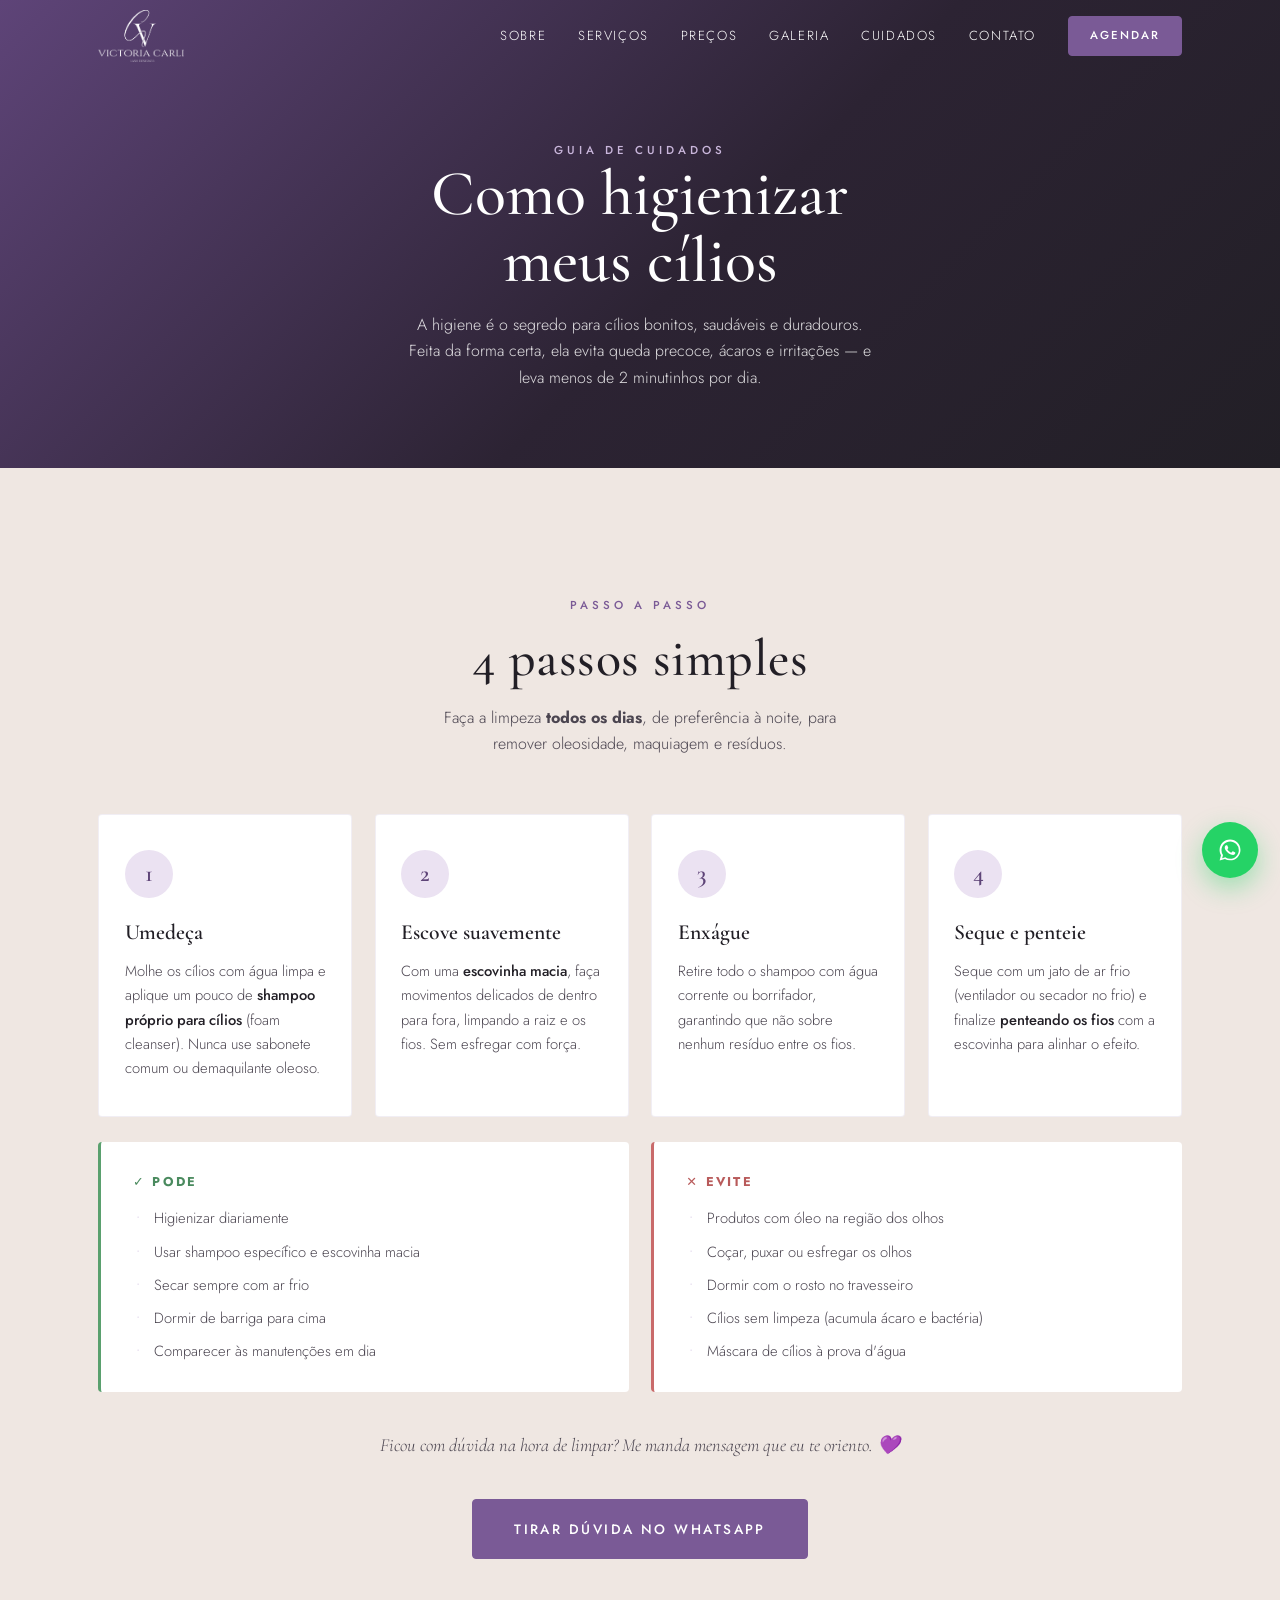
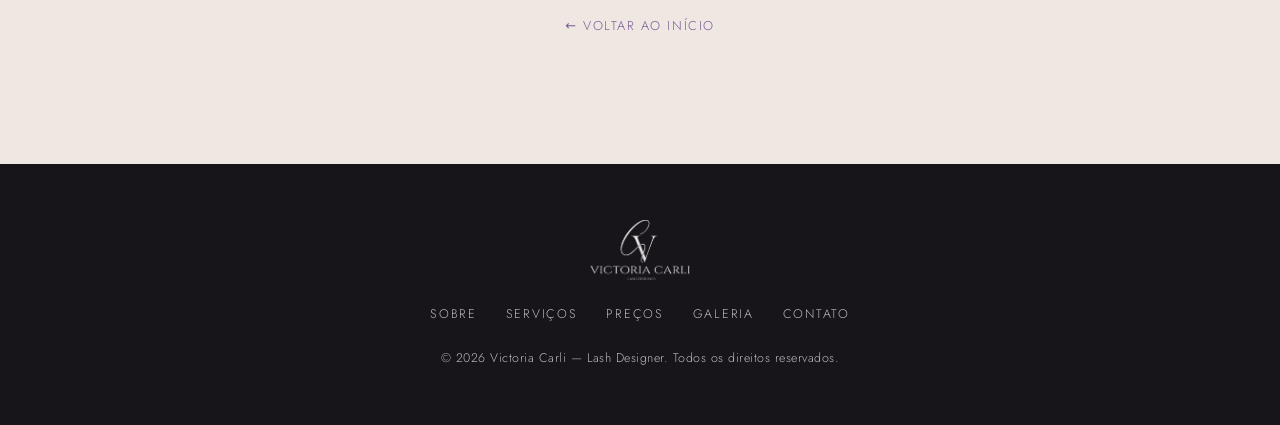
==== higienizacao.html @ 5ec9caa7 "Hero em slideshow com logo, galeria alinhada, dropdown e pagina de higiene - Hero vira slideshow: sl" ====
<!DOCTYPE html>
<html lang="pt-BR">
<head>
  <meta charset="UTF-8" />
  <meta name="viewport" content="width=device-width, initial-scale=1.0" />
  <title>Como Higienizar meus Cílios — Victoria Carli Lash Designer</title>
  <meta name="description" content="Guia passo a passo de como higienizar corretamente as extensões de cílios para mantê-las bonitas, saudáveis e duradouras. Por Victoria Carli — Lash Designer." />
  <meta name="theme-color" content="#221F26" />
  <link rel="icon" type="image/png" href="assets/logo.png" />

  <link rel="preconnect" href="https://fonts.googleapis.com" />
  <link rel="preconnect" href="https://fonts.gstatic.com" crossorigin />
  <link href="https://fonts.googleapis.com/css2?family=Cormorant+Garamond:ital,wght@0,400;0,500;0,600;1,400&family=Jost:wght@300;400;500;600&display=swap" rel="stylesheet" />

  <link rel="stylesheet" href="styles.css" />
</head>
<body>

  <!-- ===== HEADER ===== -->
  <header class="site-header" id="header">
    <div class="container header__inner">
      <a href="index.html" class="header__brand" aria-label="Victoria Carli — início">
        <img src="assets/logo.png" alt="Victoria Carli Lash Designer" class="header__logo" />
      </a>

      <nav class="nav" id="nav" aria-label="Menu principal">
        <a href="index.html#sobre" class="nav__link">Sobre</a>
        <a href="index.html#servicos" class="nav__link">Serviços</a>
        <a href="index.html#precos" class="nav__link">Preços</a>
        <a href="index.html#galeria" class="nav__link">Galeria</a>
        <a href="index.html#cuidados" class="nav__link">Cuidados</a>
        <a href="index.html#contato" class="nav__link">Contato</a>
        <a href="index.html#contato" class="btn btn--sm nav__cta">Agendar</a>
      </nav>

      <button class="nav-toggle" id="navToggle" aria-label="Abrir menu" aria-expanded="false" aria-controls="nav">
        <span></span><span></span><span></span>
      </button>
    </div>
  </header>

  <!-- ===== PAGE HERO ===== -->
  <section class="page-hero">
    <div class="container page-hero__inner">
      <p class="eyebrow">Guia de cuidados</p>
      <h1>Como higienizar<br>meus cílios</h1>
      <p>
        A higiene é o segredo para cílios bonitos, saudáveis e duradouros.
        Feita da forma certa, ela evita queda precoce, ácaros e irritações — e leva menos de 2 minutinhos por dia.
      </p>
    </div>
  </section>

  <!-- ===== PASSO A PASSO ===== -->
  <section class="section hygiene">
    <div class="container">
      <div class="section-head reveal">
        <p class="eyebrow">Passo a passo</p>
        <h2 class="section-title">4 passos simples</h2>
        <p class="section-sub">Faça a limpeza <strong>todos os dias</strong>, de preferência à noite, para remover oleosidade, maquiagem e resíduos.</p>
      </div>

      <div class="hygiene__steps">
        <article class="hygiene-step reveal">
          <div class="hygiene-step__num">1</div>
          <h3>Umedeça</h3>
          <p>Molhe os cílios com água limpa e aplique um pouco de <strong>shampoo próprio para cílios</strong> (foam cleanser). Nunca use sabonete comum ou demaquilante oleoso.</p>
        </article>

        <article class="hygiene-step reveal">
          <div class="hygiene-step__num">2</div>
          <h3>Escove suavemente</h3>
          <p>Com uma <strong>escovinha macia</strong>, faça movimentos delicados de dentro para fora, limpando a raiz e os fios. Sem esfregar com força.</p>
        </article>

        <article class="hygiene-step reveal">
          <div class="hygiene-step__num">3</div>
          <h3>Enxágue</h3>
          <p>Retire todo o shampoo com água corrente ou borrifador, garantindo que não sobre nenhum resíduo entre os fios.</p>
        </article>

        <article class="hygiene-step reveal">
          <div class="hygiene-step__num">4</div>
          <h3>Seque e penteie</h3>
          <p>Seque com um jato de ar frio (ventilador ou secador no frio) e finalize <strong>penteando os fios</strong> com a escovinha para alinhar o efeito.</p>
        </article>
      </div>

      <div class="hygiene__tips reveal">
        <div class="hygiene__tips-col">
          <h4>✓ Pode</h4>
          <ul>
            <li>Higienizar diariamente</li>
            <li>Usar shampoo específico e escovinha macia</li>
            <li>Secar sempre com ar frio</li>
            <li>Dormir de barriga para cima</li>
            <li>Comparecer às manutenções em dia</li>
          </ul>
        </div>
        <div class="hygiene__tips-col hygiene__tips-col--no">
          <h4>✕ Evite</h4>
          <ul>
            <li>Produtos com óleo na região dos olhos</li>
            <li>Coçar, puxar ou esfregar os olhos</li>
            <li>Dormir com o rosto no travesseiro</li>
            <li>Cílios sem limpeza (acumula ácaro e bactéria)</li>
            <li>Máscara de cílios à prova d'água</li>
          </ul>
        </div>
      </div>

      <p class="hygiene__note reveal">
        Ficou com dúvida na hora de limpar? Me manda mensagem que eu te oriento. 💜
      </p>

      <div class="hygiene__cta reveal">
        <a href="https://wa.me/5541996075073?text=Ol%C3%A1%20Victoria!%20Tenho%20uma%20d%C3%BAvida%20sobre%20a%20higieniza%C3%A7%C3%A3o%20dos%20c%C3%ADlios." class="btn btn--lg" target="_blank" rel="noopener">Tirar dúvida no WhatsApp</a>
        <a href="index.html" class="page-back">← Voltar ao início</a>
      </div>
    </div>
  </section>

  <!-- ===== FOOTER ===== -->
  <footer class="footer">
    <div class="container footer__inner">
      <img src="assets/logo.png" alt="Victoria Carli Lash Designer" class="footer__logo" />
      <nav class="footer__nav" aria-label="Rodapé">
        <a href="index.html#sobre">Sobre</a>
        <a href="index.html#servicos">Serviços</a>
        <a href="index.html#precos">Preços</a>
        <a href="index.html#galeria">Galeria</a>
        <a href="index.html#contato">Contato</a>
      </nav>
      <p class="footer__copy">© <span id="year"></span> Victoria Carli — Lash Designer. Todos os direitos reservados.</p>
    </div>
  </footer>

  <!-- ===== WHATSAPP FLUTUANTE ===== -->
  <a href="https://wa.me/5541996075073?text=Ol%C3%A1%20Victoria!%20Gostaria%20de%20agendar%20um%20hor%C3%A1rio%20de%20cílios." class="wa-float" target="_blank" rel="noopener" aria-label="Falar no WhatsApp">
    <svg viewBox="0 0 32 32" width="26" height="26" aria-hidden="true" fill="currentColor">
      <path d="M16.04 3.2c-7.1 0-12.86 5.76-12.86 12.86 0 2.27.6 4.48 1.73 6.43L3.2 28.8l6.5-1.7a12.8 12.8 0 0 0 6.33 1.62h.01c7.1 0 12.86-5.76 12.86-12.86S23.14 3.2 16.04 3.2Zm0 23.5h-.01a10.6 10.6 0 0 1-5.4-1.48l-.39-.23-3.86 1.01 1.03-3.76-.25-.4a10.6 10.6 0 0 1-1.63-5.65c0-5.87 4.78-10.65 10.66-10.65 2.85 0 5.52 1.11 7.53 3.12a10.57 10.57 0 0 1 3.12 7.54c0 5.87-4.78 10.65-10.66 10.65Zm5.84-7.98c-.32-.16-1.9-.94-2.19-1.05-.29-.11-.5-.16-.72.16-.21.32-.82 1.05-1.01 1.26-.19.21-.37.24-.69.08-.32-.16-1.35-.5-2.57-1.59-.95-.85-1.59-1.89-1.78-2.21-.19-.32-.02-.5.14-.66.14-.14.32-.37.48-.56.16-.19.21-.32.32-.53.11-.21.05-.4-.03-.56-.08-.16-.72-1.74-.99-2.38-.26-.62-.52-.54-.72-.55l-.61-.01c-.21 0-.56.08-.85.4-.29.32-1.11 1.09-1.11 2.66 0 1.57 1.14 3.08 1.3 3.29.16.21 2.25 3.43 5.45 4.81.76.33 1.35.52 1.82.67.76.24 1.46.21 2.01.13.61-.09 1.9-.78 2.17-1.53.27-.75.27-1.4.19-1.53-.08-.13-.29-.21-.61-.37Z"/>
    </svg>
  </a>

  <script src="script.js"></script>
</body>
</html>
---- styles.css ----
/* ===================================================================
   Victoria Carli — Lash Designer
   Paleta e tipografia inspiradas na logo (roxo/lilás + carvão + cream)
   =================================================================== */

:root {
  --cream:       #F7F3F0;
  --cream-2:     #EFE7E2;
  --ink:         #221F26;
  --ink-soft:    #4B4550;
  --purple:      #7A5A96;
  --purple-deep: #5E4478;
  --lilac:       #C9B6DB;
  --lilac-soft:  #EBE2F2;
  --white:       #FFFFFF;

  --font-serif: "Cormorant Garamond", Georgia, "Times New Roman", serif;
  --font-sans:  "Jost", "Segoe UI", system-ui, sans-serif;

  --container: 1180px;
  --radius: 4px;
  --ease: cubic-bezier(0.4, 0, 0.2, 1);
}

/* ---------- Reset ---------- */
*, *::before, *::after { box-sizing: border-box; margin: 0; padding: 0; }
html { scroll-behavior: smooth; -webkit-text-size-adjust: 100%; }
body {
  font-family: var(--font-sans);
  font-weight: 300;
  color: var(--ink);
  background: var(--cream);
  line-height: 1.65;
  overflow-x: hidden;
}
img { max-width: 100%; display: block; }
a { color: inherit; text-decoration: none; }
ul { list-style: none; }

.container {
  width: 100%;
  max-width: var(--container);
  margin: 0 auto;
  padding: 0 clamp(1.25rem, 5vw, 3rem);
}

/* ---------- Tipografia utilitária ---------- */
.eyebrow {
  font-size: 0.72rem;
  letter-spacing: 0.35em;
  text-transform: uppercase;
  color: var(--purple);
  font-weight: 500;
  margin-bottom: 1rem;
}
.eyebrow--light { color: var(--lilac); }

.section-title {
  font-family: var(--font-serif);
  font-weight: 500;
  font-size: clamp(2rem, 5vw, 3.25rem);
  line-height: 1.08;
  letter-spacing: 0.01em;
  color: var(--ink);
}
.section-sub {
  margin-top: 1.1rem;
  max-width: 46ch;
  color: var(--ink-soft);
}

.section { padding: clamp(4.5rem, 10vw, 8rem) 0; }

.section-head { max-width: 640px; margin: 0 auto 3.5rem; text-align: center; }
.section-head .section-sub { margin-left: auto; margin-right: auto; }

/* ---------- Botões ---------- */
.btn {
  display: inline-flex;
  align-items: center;
  justify-content: center;
  gap: 0.5rem;
  font-family: var(--font-sans);
  font-weight: 500;
  font-size: 0.82rem;
  letter-spacing: 0.18em;
  text-transform: uppercase;
  padding: 0.95rem 2.1rem;
  border: 1px solid var(--purple);
  background: var(--purple);
  color: var(--white);
  border-radius: var(--radius);
  cursor: pointer;
  transition: all 0.35s var(--ease);
}
.btn:hover { background: var(--purple-deep); border-color: var(--purple-deep); transform: translateY(-2px); }
.btn--sm { padding: 0.6rem 1.3rem; font-size: 0.72rem; }
.btn--lg { padding: 1.1rem 2.6rem; font-size: 0.85rem; }

.btn--ghost {
  background: transparent;
  color: var(--ink);
  border-color: rgba(34,31,38,0.35);
}
.btn--ghost:hover { background: var(--ink); color: var(--white); border-color: var(--ink); }

.btn--light { background: var(--white); color: var(--ink); border-color: var(--white); }
.btn--light:hover { background: var(--lilac-soft); border-color: var(--lilac-soft); color: var(--purple-deep); }

.btn--ghost-light {
  background: transparent;
  color: var(--white);
  border-color: rgba(255,255,255,0.5);
}
.btn--ghost-light:hover { background: rgba(255,255,255,0.12); border-color: var(--white); }

/* ===================================================================
   HEADER
   =================================================================== */
.site-header {
  position: fixed;
  top: 0; left: 0; right: 0;
  z-index: 100;
  transition: background 0.4s var(--ease), box-shadow 0.4s var(--ease), padding 0.4s var(--ease);
  padding: 0.6rem 0;
}
.site-header.scrolled {
  background: rgba(247,243,240,0.92);
  backdrop-filter: blur(10px);
  box-shadow: 0 1px 0 rgba(34,31,38,0.06);
}
.header__inner { display: flex; align-items: center; justify-content: space-between; }
.header__logo { height: 52px; width: auto; transition: height 0.4s var(--ease), filter 0.4s var(--ease); }
.site-header.scrolled .header__logo { height: 44px; }
/* Logo do header em branco enquanto sobre o hero escuro */
.site-header:not(.scrolled) .header__logo { filter: brightness(0) invert(1); }

.nav { display: flex; align-items: center; gap: 2rem; }
.nav__link {
  font-size: 0.82rem;
  letter-spacing: 0.12em;
  text-transform: uppercase;
  color: var(--ink);
  position: relative;
  padding: 0.2rem 0;
  transition: color 0.3s var(--ease);
}
.nav__link::after {
  content: "";
  position: absolute;
  left: 0; bottom: -2px;
  width: 0; height: 1px;
  background: var(--purple);
  transition: width 0.35s var(--ease);
}
.nav__link:hover { color: var(--purple); }
.nav__link:hover::after { width: 100%; }
.nav__cta { color: var(--white); }
.nav__cta:hover { color: var(--white); }

/* Hero claro: header sobre imagem escura */
.site-header:not(.scrolled) .nav__link { color: var(--white); }
.site-header:not(.scrolled) .nav__link:hover { color: var(--lilac); }
.site-header:not(.scrolled) .nav-toggle span { background: var(--white); }

/* ---- Dropdown de Higiene ---- */
.nav__dd { position: relative; }
.nav__ddbtn {
  display: inline-flex;
  align-items: center;
  gap: 0.4rem;
  background: none;
  border: none;
  cursor: pointer;
  font-family: var(--font-sans);
  font-weight: 300;
}
.nav__ddcaret { transition: transform 0.3s var(--ease); }
.nav__dd.open .nav__ddcaret { transform: rotate(180deg); }
.nav__ddmenu {
  position: absolute;
  top: calc(100% + 0.9rem);
  left: 50%;
  transform: translateX(-50%) translateY(8px);
  min-width: 240px;
  background: var(--white);
  border-radius: var(--radius);
  box-shadow: 0 18px 44px rgba(34,31,38,0.16);
  padding: 0.5rem;
  opacity: 0;
  visibility: hidden;
  transition: opacity 0.3s var(--ease), transform 0.3s var(--ease), visibility 0.3s var(--ease);
  z-index: 120;
}
.nav__dd:hover .nav__ddmenu,
.nav__dd.open .nav__ddmenu {
  opacity: 1;
  visibility: visible;
  transform: translateX(-50%) translateY(0);
}
.nav__ddmenu::before {
  content: "";
  position: absolute;
  top: -6px; left: 50%;
  width: 12px; height: 12px;
  margin-left: -6px;
  background: var(--white);
  transform: rotate(45deg);
}
.nav__ddmenu a {
  position: relative;
  display: block;
  padding: 0.7rem 1rem;
  font-size: 0.82rem;
  letter-spacing: 0.04em;
  color: var(--ink) !important;
  border-radius: 3px;
  transition: background 0.25s var(--ease), color 0.25s var(--ease);
}
.nav__ddmenu a:hover { background: var(--lilac-soft); color: var(--purple-deep) !important; }

.nav-toggle {
  display: none;
  flex-direction: column;
  gap: 5px;
  background: none; border: none;
  cursor: pointer;
  padding: 6px;
  z-index: 110;
}
.nav-toggle span {
  width: 26px; height: 2px;
  background: var(--ink);
  transition: all 0.3s var(--ease);
}

/* ===================================================================
   HERO
   =================================================================== */
.hero {
  position: relative;
  min-height: 100vh;
  min-height: 100svh;
  color: var(--white);
  overflow: hidden;
}

/* --- Slides --- */
.hero__slide {
  position: absolute;
  inset: 0;
  display: flex;
  align-items: center;
  opacity: 0;
  visibility: hidden;
  transition: opacity 1.1s var(--ease), visibility 1.1s var(--ease);
  z-index: 1;
}
.hero__slide.is-active { opacity: 1; visibility: visible; z-index: 2; }

/* leve zoom na imagem do slide ativo */
.hero__bg {
  position: absolute; inset: 0;
  width: 100%; height: 100%;
  object-fit: cover; object-position: 60% 40%;
  transform: scale(1.05);
  transition: transform 7s var(--ease);
}
.hero__slide.is-active .hero__bg { transform: scale(1.12); }
.hero__overlay {
  position: absolute; inset: 0;
  background:
    linear-gradient(90deg, rgba(34,31,38,0.78) 0%, rgba(34,31,38,0.45) 45%, rgba(34,31,38,0.15) 100%),
    linear-gradient(180deg, rgba(34,31,38,0.35) 0%, rgba(34,31,38,0.1) 40%, rgba(34,31,38,0.55) 100%);
}

/* --- Slide da marca (logo grande) --- */
.hero__slide--brand {
  justify-content: center;
  text-align: center;
  background: linear-gradient(135deg, var(--purple-deep) 0%, #2c2333 55%, var(--ink) 100%);
}
.hero__brand-inner { position: relative; padding: 6rem 1.5rem; }
.hero__brandlogo {
  width: min(560px, 82vw);
  margin: 0 auto 1.6rem;
  filter: brightness(0) invert(1);
  opacity: 0;
  transform: translateY(24px) scale(0.96);
}
.hero__slide--brand.is-active .hero__brandlogo {
  animation: brandIn 1.2s var(--ease) 0.25s forwards;
}
.hero__brandtag {
  font-size: 0.8rem;
  letter-spacing: 0.5em;
  text-transform: uppercase;
  color: var(--lilac);
  opacity: 0;
}
.hero__slide--brand.is-active .hero__brandtag {
  animation: brandIn 1.2s var(--ease) 0.6s forwards;
}
@keyframes brandIn {
  to { opacity: 1; transform: none; }
}

.hero__content { position: relative; padding-top: 6rem; padding-bottom: 6rem; max-width: 760px; }
.hero__eyebrow {
  font-size: 0.78rem;
  letter-spacing: 0.4em;
  text-transform: uppercase;
  color: var(--lilac);
  margin-bottom: 1.4rem;
}
.hero__title {
  font-family: var(--font-serif);
  font-weight: 500;
  font-size: clamp(2.8rem, 8vw, 5.5rem);
  line-height: 1.02;
  letter-spacing: 0.01em;
  margin-bottom: 1.6rem;
}
.hero__text {
  font-size: clamp(1rem, 2vw, 1.18rem);
  font-weight: 300;
  max-width: 48ch;
  color: rgba(255,255,255,0.9);
  margin-bottom: 2.4rem;
}
.hero__actions { display: flex; flex-wrap: wrap; gap: 1rem; }

/* --- Dots / navegação --- */
.hero__dots {
  position: absolute;
  bottom: 2.4rem; left: 50%;
  transform: translateX(-50%);
  display: flex;
  gap: 0.7rem;
  z-index: 5;
}
.hero__dot {
  width: 10px; height: 10px;
  border-radius: 50%;
  border: 1px solid rgba(255,255,255,0.7);
  background: transparent;
  cursor: pointer;
  padding: 0;
  transition: all 0.3s var(--ease);
}
.hero__dot.is-active { background: var(--white); transform: scale(1.15); }
.hero__dot:hover { background: rgba(255,255,255,0.6); }

.hero__scroll {
  position: absolute;
  bottom: 2.2rem; left: 50%;
  transform: translateX(-50%);
  width: 26px; height: 42px;
  border: 1px solid rgba(255,255,255,0.6);
  border-radius: 14px;
}
.hero__scroll span {
  position: absolute;
  top: 8px; left: 50%;
  width: 3px; height: 8px;
  margin-left: -1.5px;
  background: var(--white);
  border-radius: 2px;
  animation: scrolldot 1.8s var(--ease) infinite;
}
@keyframes scrolldot { 0% { opacity: 0; transform: translateY(0); } 40% { opacity: 1; } 100% { opacity: 0; transform: translateY(14px); } }

/* ===================================================================
   PAGE HERO (páginas internas)
   =================================================================== */
.page-hero {
  position: relative;
  min-height: 52vh;
  display: flex;
  align-items: center;
  text-align: center;
  color: var(--white);
  background: linear-gradient(135deg, var(--purple-deep) 0%, #2c2333 55%, var(--ink) 100%);
  padding: 8rem 0 4rem;
}
.page-hero__inner { max-width: 720px; margin: 0 auto; }
.page-hero .eyebrow { color: var(--lilac); }
.page-hero h1 {
  font-family: var(--font-serif);
  font-weight: 500;
  font-size: clamp(2.4rem, 6vw, 4rem);
  line-height: 1.05;
  margin-bottom: 1.1rem;
}
.page-hero p { color: rgba(255,255,255,0.85); max-width: 52ch; margin: 0 auto; }
.page-back {
  display: inline-flex;
  align-items: center;
  gap: 0.4rem;
  margin-top: 3rem;
  font-size: 0.8rem;
  letter-spacing: 0.12em;
  text-transform: uppercase;
  color: var(--purple);
  transition: gap 0.3s var(--ease);
}
.page-back:hover { gap: 0.75rem; }

/* ===================================================================
   FAIXA / MARQUEE
   =================================================================== */
.marquee-band { background: var(--ink); color: var(--cream); padding: 1.15rem 0; }
.marquee-band__inner {
  display: flex;
  align-items: center;
  justify-content: center;
  gap: 1.4rem;
  flex-wrap: wrap;
  font-size: 0.74rem;
  letter-spacing: 0.28em;
  text-transform: uppercase;
  text-align: center;
}
.marquee-band .dot { color: var(--purple); }

/* ===================================================================
   SOBRE
   =================================================================== */
.about__grid {
  display: grid;
  grid-template-columns: 1fr 1.1fr;
  gap: clamp(2rem, 6vw, 5rem);
  align-items: center;
}
.about__media { position: relative; }
.about__media img {
  width: 100%;
  aspect-ratio: 4 / 5;
  object-fit: cover;
  border-radius: var(--radius);
}
.about__media-badge {
  position: absolute;
  bottom: -1.5rem; right: -1.5rem;
  background: var(--purple);
  color: var(--white);
  padding: 1.3rem 1.6rem;
  border-radius: var(--radius);
  text-align: center;
  box-shadow: 0 20px 40px rgba(94,68,120,0.3);
}
.about__media-badge-num { display: block; font-family: var(--font-serif); font-size: 2.2rem; line-height: 1; }
.about__media-badge-txt { display: block; font-size: 0.7rem; letter-spacing: 0.15em; text-transform: uppercase; margin-top: 0.4rem; }

.about__text p { color: var(--ink-soft); margin-bottom: 1.1rem; }
.about__text strong { color: var(--ink); font-weight: 500; }
.about__list { margin: 1.6rem 0 2rem; display: grid; gap: 0.7rem; }
.about__list li {
  position: relative;
  padding-left: 1.8rem;
  color: var(--ink-soft);
}
.about__list li::before {
  content: "";
  position: absolute;
  left: 0; top: 0.6em;
  width: 8px; height: 8px;
  background: var(--lilac);
  border: 1px solid var(--purple);
  transform: rotate(45deg);
}

/* ===================================================================
   SERVIÇOS
   =================================================================== */
.services { background: var(--cream-2); }
.services__grid {
  display: grid;
  grid-template-columns: repeat(3, 1fr);
  gap: 1.4rem;
}
.service-card {
  background: var(--white);
  padding: 2.6rem 2rem 2.2rem;
  border-radius: var(--radius);
  border: 1px solid rgba(122,90,150,0.1);
  transition: transform 0.4s var(--ease), box-shadow 0.4s var(--ease), border-color 0.4s var(--ease);
  position: relative;
  overflow: hidden;
}
.service-card::before {
  content: "";
  position: absolute;
  top: 0; left: 0;
  width: 100%; height: 3px;
  background: linear-gradient(90deg, var(--purple), var(--lilac));
  transform: scaleX(0);
  transform-origin: left;
  transition: transform 0.4s var(--ease);
}
.service-card:hover { transform: translateY(-6px); box-shadow: 0 24px 50px rgba(94,68,120,0.14); border-color: transparent; }
.service-card:hover::before { transform: scaleX(1); }
.service-card__index {
  font-family: var(--font-serif);
  font-size: 1.4rem;
  color: var(--lilac);
  font-weight: 600;
}
.service-card h3 {
  font-family: var(--font-serif);
  font-weight: 600;
  font-size: 1.6rem;
  margin: 0.6rem 0 0.7rem;
  color: var(--ink);
}
.service-card h3 em { font-size: 1rem; font-style: italic; color: var(--purple); }
.service-card p { color: var(--ink-soft); font-size: 0.95rem; }

.services__note {
  text-align: center;
  margin-top: 3rem;
  color: var(--ink-soft);
  font-style: italic;
  font-family: var(--font-serif);
  font-size: 1.25rem;
}

/* ===================================================================
   GALERIA
   =================================================================== */
.gallery__grid {
  display: grid;
  grid-template-columns: repeat(3, 1fr);
  grid-auto-rows: 460px;
  gap: 1.2rem;
}
.gallery__item {
  position: relative;
  overflow: hidden;
  border-radius: var(--radius);
  grid-row: span 1;
}
/* Todos os itens com a mesma altura (sem vãos vazios) */
.gallery__item--tall { grid-row: span 1; }
.gallery__item img { width: 100%; height: 100%; object-fit: cover; transition: transform 0.7s var(--ease); }
.gallery__item:hover img { transform: scale(1.06); }
.gallery__item figcaption {
  position: absolute;
  left: 1.1rem; bottom: 1rem;
  color: var(--white);
  font-family: var(--font-serif);
  font-size: 1.3rem;
  letter-spacing: 0.02em;
  text-shadow: 0 2px 12px rgba(0,0,0,0.5);
}
.gallery__item--quote {
  background: var(--purple);
  display: flex;
  align-items: center;
  padding: 2rem;
}
.gallery__item--quote blockquote p {
  font-family: var(--font-serif);
  font-style: italic;
  color: var(--white);
  font-size: 1.4rem;
  line-height: 1.3;
}
.gallery__item--quote cite {
  display: block;
  margin-top: 1rem;
  font-family: var(--font-sans);
  font-style: normal;
  font-size: 0.75rem;
  letter-spacing: 0.2em;
  text-transform: uppercase;
  color: var(--lilac-soft);
}

/* ===================================================================
   CUIDADOS
   =================================================================== */
.care__grid {
  display: grid;
  grid-template-columns: 1fr 1.15fr;
  gap: clamp(2rem, 6vw, 5rem);
  align-items: center;
}
.care__text p { color: var(--ink-soft); margin: 1.1rem 0 2rem; max-width: 40ch; }
.care__list { display: grid; gap: 1.6rem; }
.care__list li { display: flex; gap: 1.3rem; align-items: flex-start; }
.care__list span {
  font-family: var(--font-serif);
  font-size: 1.6rem;
  color: var(--purple);
  line-height: 1;
  min-width: 2.2rem;
}
.care__list strong { display: block; font-weight: 500; margin-bottom: 0.2rem; }
.care__list p { color: var(--ink-soft); font-size: 0.95rem; margin: 0; }

/* ===================================================================
   CTA / CONTATO
   =================================================================== */
.cta { background: var(--ink); color: var(--white); text-align: center; }
.cta__inner { max-width: 720px; margin: 0 auto; }
.cta__title {
  font-family: var(--font-serif);
  font-weight: 500;
  font-size: clamp(2.2rem, 6vw, 4rem);
  line-height: 1.05;
  margin-bottom: 1.3rem;
}
.cta__text { color: rgba(255,255,255,0.8); max-width: 44ch; margin: 0 auto 2.4rem; }
.cta__actions { display: flex; flex-wrap: wrap; justify-content: center; gap: 1rem; margin-bottom: 3.5rem; }
.cta__info {
  display: flex;
  flex-wrap: wrap;
  justify-content: center;
  gap: 2.5rem;
  padding-top: 2.5rem;
  border-top: 1px solid rgba(255,255,255,0.12);
}
.cta__info span { display: block; font-size: 0.7rem; letter-spacing: 0.22em; text-transform: uppercase; color: var(--lilac); margin-bottom: 0.4rem; }
.cta__info p { color: rgba(255,255,255,0.9); font-size: 0.95rem; }

/* ===================================================================
   FOOTER
   =================================================================== */
.footer { background: #17151a; color: rgba(255,255,255,0.7); padding: 3.5rem 0; }
.footer__inner { display: flex; flex-direction: column; align-items: center; gap: 1.5rem; text-align: center; }
.footer__logo { height: 60px; width: auto; filter: brightness(0) invert(1); opacity: 0.9; }
.footer__nav { display: flex; flex-wrap: wrap; gap: 1.8rem; }
.footer__nav a { font-size: 0.78rem; letter-spacing: 0.14em; text-transform: uppercase; transition: color 0.3s var(--ease); }
.footer__nav a:hover { color: var(--lilac); }
.footer__copy { font-size: 0.78rem; letter-spacing: 0.04em; }

/* ===================================================================
   WHATSAPP FLUTUANTE
   =================================================================== */
.wa-float {
  position: fixed;
  right: 1.4rem; bottom: 1.4rem;
  z-index: 90;
  width: 56px; height: 56px;
  display: flex; align-items: center; justify-content: center;
  background: #25D366;
  color: var(--white);
  border-radius: 50%;
  box-shadow: 0 10px 26px rgba(37,211,102,0.4);
  transition: transform 0.3s var(--ease), box-shadow 0.3s var(--ease);
  animation: wapulse 2.6s ease-in-out infinite;
}
.wa-float:hover { transform: scale(1.08); box-shadow: 0 14px 32px rgba(37,211,102,0.5); }
@keyframes wapulse {
  0%, 100% { box-shadow: 0 10px 26px rgba(37,211,102,0.4), 0 0 0 0 rgba(37,211,102,0.4); }
  50% { box-shadow: 0 10px 26px rgba(37,211,102,0.4), 0 0 0 12px rgba(37,211,102,0); }
}

/* ===================================================================
   PREÇOS
   =================================================================== */
.pricing__grid {
  display: grid;
  grid-template-columns: repeat(3, 1fr);
  gap: 1.4rem;
}
.price-card {
  position: relative;
  display: flex;
  flex-direction: column;
  align-items: center;
  text-align: center;
  background: var(--white);
  border: 1px solid rgba(122,90,150,0.14);
  border-radius: var(--radius);
  padding: 2.4rem 1.8rem;
  transition: transform 0.4s var(--ease), box-shadow 0.4s var(--ease), border-color 0.4s var(--ease);
}
.price-card:hover { transform: translateY(-6px); box-shadow: 0 24px 50px rgba(94,68,120,0.14); border-color: var(--lilac); }
.price-card__name {
  font-family: var(--font-serif);
  font-weight: 600;
  font-size: 1.5rem;
  color: var(--ink);
}
.price-card__name span { font-size: 0.9rem; color: var(--purple); font-style: italic; }
.price-card__desc { color: var(--ink-soft); font-size: 0.9rem; margin: 0.5rem 0 1.3rem; min-height: 2.6em; }
.price-card__value {
  font-family: var(--font-serif);
  font-size: 1.9rem;
  font-weight: 600;
  color: var(--purple-deep);
  letter-spacing: 0.01em;
  margin-bottom: 1.4rem;
  line-height: 1.1;
}
.price-card__btn { width: 100%; margin-top: auto; }

.price-card--featured {
  background: var(--ink);
  border-color: var(--ink);
  box-shadow: 0 24px 50px rgba(34,31,38,0.22);
}
.price-card--featured .price-card__name { color: var(--white); }
.price-card--featured .price-card__desc { color: rgba(255,255,255,0.7); }
.price-card--featured .price-card__value { color: var(--lilac); }
.price-card--featured .price-card__btn { background: var(--white); color: var(--ink); border-color: var(--white); }
.price-card--featured .price-card__btn:hover { background: var(--lilac-soft); border-color: var(--lilac-soft); color: var(--purple-deep); }
.price-card__tag {
  position: absolute;
  top: -0.85rem; left: 50%;
  transform: translateX(-50%);
  background: var(--purple);
  color: var(--white);
  font-size: 0.62rem;
  letter-spacing: 0.2em;
  text-transform: uppercase;
  padding: 0.4rem 1rem;
  border-radius: 20px;
  white-space: nowrap;
}
.pricing__note {
  text-align: center;
  margin-top: 2.6rem;
  color: var(--ink-soft);
  font-family: var(--font-serif);
  font-style: italic;
  font-size: 1.2rem;
}

/* ===================================================================
   HIGIENE
   =================================================================== */
.hygiene { background: var(--cream-2); }
.hygiene__steps {
  display: grid;
  grid-template-columns: repeat(4, 1fr);
  gap: 1.4rem;
}
.hygiene-step {
  background: var(--white);
  border-radius: var(--radius);
  padding: 2.2rem 1.6rem;
  border: 1px solid rgba(122,90,150,0.1);
}
.hygiene-step__num {
  width: 48px; height: 48px;
  display: flex; align-items: center; justify-content: center;
  border-radius: 50%;
  background: var(--lilac-soft);
  color: var(--purple-deep);
  font-family: var(--font-serif);
  font-size: 1.5rem;
  font-weight: 600;
  margin-bottom: 1.1rem;
}
.hygiene-step h3 { font-family: var(--font-serif); font-weight: 600; font-size: 1.35rem; margin-bottom: 0.5rem; }
.hygiene-step p { color: var(--ink-soft); font-size: 0.92rem; }
.hygiene-step strong { color: var(--ink); font-weight: 500; }

.hygiene__tips {
  display: grid;
  grid-template-columns: 1fr 1fr;
  gap: 1.4rem;
  margin-top: 1.6rem;
}
.hygiene__tips-col {
  background: var(--white);
  border-radius: var(--radius);
  padding: 1.8rem 2rem;
  border-left: 3px solid #5aa06e;
}
.hygiene__tips-col--no { border-left-color: #c96a6a; }
.hygiene__tips-col h4 {
  font-family: var(--font-sans);
  font-size: 0.8rem;
  letter-spacing: 0.18em;
  text-transform: uppercase;
  color: #4a8a5e;
  margin-bottom: 0.9rem;
}
.hygiene__tips-col--no h4 { color: #b85a5a; }
.hygiene__tips-col ul { display: grid; gap: 0.55rem; }
.hygiene__tips-col li { position: relative; padding-left: 1.3rem; color: var(--ink-soft); font-size: 0.92rem; }
.hygiene__tips-col li::before { content: "•"; position: absolute; left: 0.2rem; color: var(--lilac); }
.hygiene__note {
  text-align: center;
  margin-top: 2.4rem;
  color: var(--ink-soft);
  font-family: var(--font-serif);
  font-style: italic;
  font-size: 1.15rem;
}
.hygiene__cta {
  display: flex;
  flex-direction: column;
  align-items: center;
  gap: 0.5rem;
  margin-top: 2.4rem;
}

/* ===================================================================
   REVEAL ON SCROLL
   =================================================================== */
.reveal { opacity: 0; transform: translateY(28px); transition: opacity 0.7s var(--ease), transform 0.7s var(--ease); }
.reveal.is-visible { opacity: 1; transform: none; }

/* Efeito em cascata nos cards de preço (ao rolar para baixo) */
.pricing__grid .price-card {
  opacity: 0;
  transform: translateY(46px) scale(0.97);
  transition: opacity 0.7s var(--ease), transform 0.7s var(--ease);
}
.pricing__grid .price-card.is-visible {
  opacity: 1;
  transform: none;
}
.pricing__grid .price-card:nth-child(1).is-visible { transition-delay: 0.00s; }
.pricing__grid .price-card:nth-child(2).is-visible { transition-delay: 0.10s; }
.pricing__grid .price-card:nth-child(3).is-visible { transition-delay: 0.20s; }
.pricing__grid .price-card:nth-child(4).is-visible { transition-delay: 0.30s; }
.pricing__grid .price-card:nth-child(5).is-visible { transition-delay: 0.40s; }
.pricing__grid .price-card:nth-child(6).is-visible { transition-delay: 0.50s; }

/* Mesmo efeito em cascata nos cards de serviço e passos de higiene */
.services__grid .service-card,
.hygiene__steps .hygiene-step {
  opacity: 0;
  transform: translateY(40px);
  transition: opacity 0.7s var(--ease), transform 0.7s var(--ease);
}
.services__grid .service-card.is-visible,
.hygiene__steps .hygiene-step.is-visible {
  opacity: 1;
  transform: none;
}
.services__grid .service-card:nth-child(2).is-visible,
.hygiene__steps .hygiene-step:nth-child(2).is-visible { transition-delay: 0.10s; }
.services__grid .service-card:nth-child(3).is-visible,
.hygiene__steps .hygiene-step:nth-child(3).is-visible { transition-delay: 0.20s; }
.services__grid .service-card:nth-child(4).is-visible,
.hygiene__steps .hygiene-step:nth-child(4).is-visible { transition-delay: 0.30s; }
.services__grid .service-card:nth-child(5).is-visible { transition-delay: 0.40s; }
.services__grid .service-card:nth-child(6).is-visible { transition-delay: 0.50s; }

/* ===================================================================
   RESPONSIVO
   =================================================================== */
@media (max-width: 960px) {
  .about__grid, .care__grid { grid-template-columns: 1fr; }
  .care__text { order: -1; }
  .about__media { max-width: 460px; }
  .services__grid { grid-template-columns: repeat(2, 1fr); }
  .pricing__grid { grid-template-columns: repeat(2, 1fr); }
  .hygiene__steps { grid-template-columns: repeat(2, 1fr); }
  .gallery__grid { grid-template-columns: repeat(2, 1fr); grid-auto-rows: 340px; }
}

@media (max-width: 760px) {
  .nav {
    position: fixed;
    inset: 0 0 0 auto;
    width: min(80vw, 330px);
    flex-direction: column;
    align-items: flex-start;
    justify-content: center;
    gap: 1.6rem;
    background: var(--cream);
    padding: 2rem 2.4rem;
    transform: translateX(100%);
    transition: transform 0.4s var(--ease);
    box-shadow: -20px 0 60px rgba(0,0,0,0.15);
  }
  .nav.open { transform: translateX(0); }
  .site-header:not(.scrolled) .nav .nav__link,
  .nav .nav__link { color: var(--ink); font-size: 1.05rem; }
  .site-header:not(.scrolled) .nav .nav__link:hover,
  .nav .nav__link:hover { color: var(--purple); }
  .nav__cta { color: var(--white); }
  .nav-toggle { display: flex; }
  .nav-open .nav-toggle span:nth-child(1) { transform: translateY(7px) rotate(45deg); }
  .nav-open .nav-toggle span:nth-child(2) { opacity: 0; }
  .nav-open .nav-toggle span:nth-child(3) { transform: translateY(-7px) rotate(-45deg); }
  .nav-open .site-header .nav-toggle span { background: var(--ink); }

  /* Dropdown inline dentro do menu mobile */
  .nav__dd { width: 100%; }
  .nav__ddbtn { width: 100%; justify-content: flex-start; padding: 0; font-size: 1.05rem; color: var(--ink); }
  .nav__ddmenu,
  .nav__dd:hover .nav__ddmenu {
    position: static;
    transform: none;
    min-width: 0;
    box-shadow: none;
    padding: 0;
    max-height: 0;
    overflow: hidden;
    opacity: 1;
    visibility: visible;
    transition: max-height 0.35s var(--ease), margin 0.35s var(--ease);
    margin: 0;
  }
  .nav__dd.open .nav__ddmenu {
    transform: none;
    max-height: 200px;
    margin: 0.6rem 0 0.2rem;
  }
  .nav__ddmenu::before { display: none; }
  .nav__ddmenu a { padding: 0.5rem 0 0.5rem 1rem; border-left: 2px solid var(--lilac); border-radius: 0; }
  .nav__ddmenu a:hover { background: transparent; }

  /* Overlay escurece o fundo com o menu aberto */
  body.nav-open::after {
    content: "";
    position: fixed; inset: 0;
    background: rgba(34,31,38,0.4);
    z-index: 99;
  }

  .section { padding: clamp(3.5rem, 12vw, 5rem) 0; }
  .section-head { margin-bottom: 2.6rem; }

  .about__media-badge { right: 1rem; bottom: -1rem; padding: 1rem 1.2rem; }
  .services__grid { grid-template-columns: 1fr; }
  .pricing__grid { grid-template-columns: 1fr; max-width: 420px; margin: 0 auto; }
  .price-card--featured { order: -1; }
  .hygiene__tips { grid-template-columns: 1fr; }
  .gallery__grid { grid-template-columns: 1fr 1fr; }
  .gallery__item--quote { grid-column: span 2; }
  .cta__info { gap: 1.8rem 2.5rem; }
  .cta__info > div { flex: 1 1 40%; }
}

@media (max-width: 480px) {
  .header__logo { height: 44px; }
  .hero { min-height: 92vh; min-height: 92svh; }
  .hero__content { padding-top: 5rem; padding-bottom: 5rem; }
  .hero__actions { flex-direction: column; align-items: stretch; }
  .hero__actions .btn { width: 100%; }
  .btn { padding: 0.9rem 1.6rem; letter-spacing: 0.12em; }
  .btn--lg { padding: 1rem 1.8rem; }

  .marquee-band__inner { gap: 0.6rem 1rem; font-size: 0.66rem; letter-spacing: 0.2em; }

  .hygiene__steps { grid-template-columns: 1fr; max-width: 420px; margin: 0 auto; }
  .gallery__grid { grid-template-columns: 1fr; grid-auto-rows: 300px; }
  .gallery__item--quote { grid-column: span 1; }
  .gallery__item--quote blockquote p { font-size: 1.2rem; }

  .cta__actions { flex-direction: column; align-items: stretch; }
  .cta__actions .btn { width: 100%; }
  .cta__info { flex-direction: column; gap: 1.4rem; }

  .wa-float { right: 1rem; bottom: 1rem; width: 52px; height: 52px; }
}

@media (prefers-reduced-motion: reduce) {
  * { animation: none !important; scroll-behavior: auto; }
  .reveal,
  .pricing__grid .price-card,
  .services__grid .service-card,
  .hygiene__steps .hygiene-step,
  .hero__brandlogo,
  .hero__brandtag {
    opacity: 1 !important;
    transform: none !important;
    transition: none !important;
  }
  .hero__bg { transition: none !important; transform: none !important; }
}
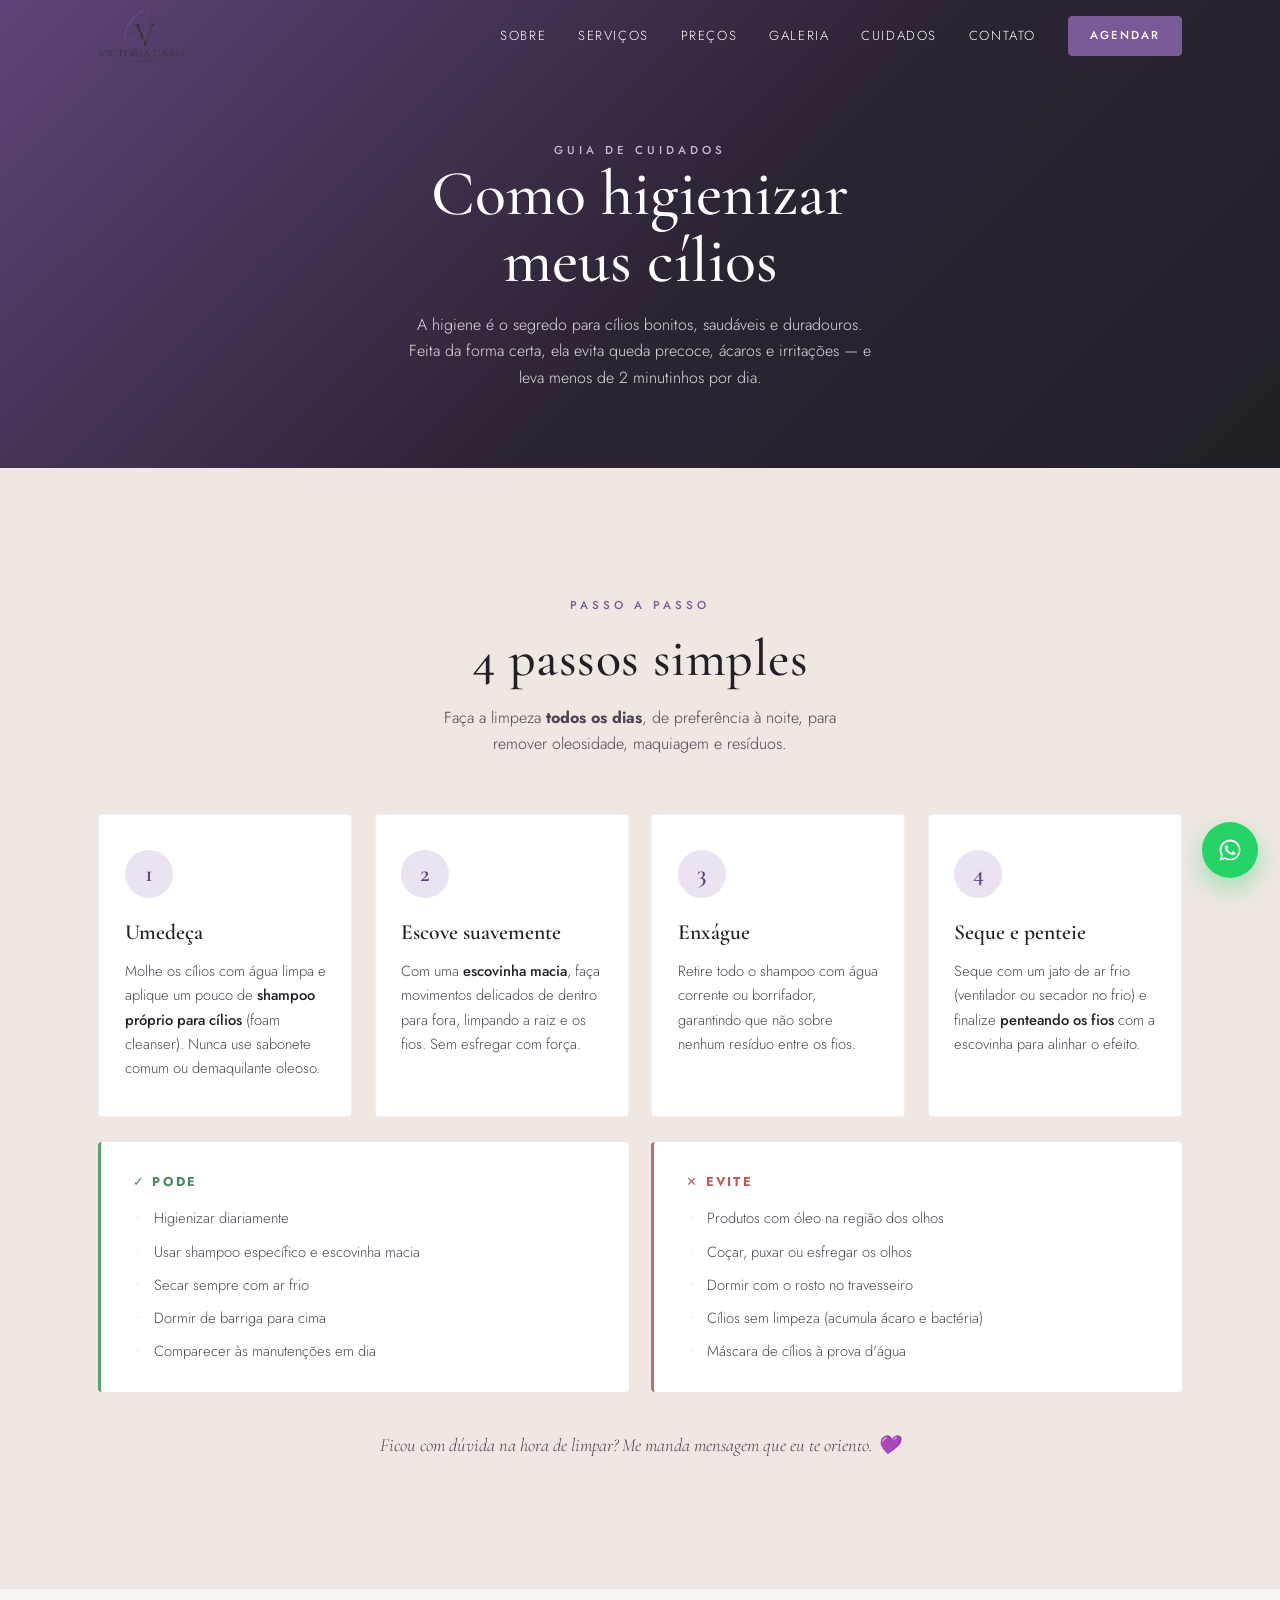
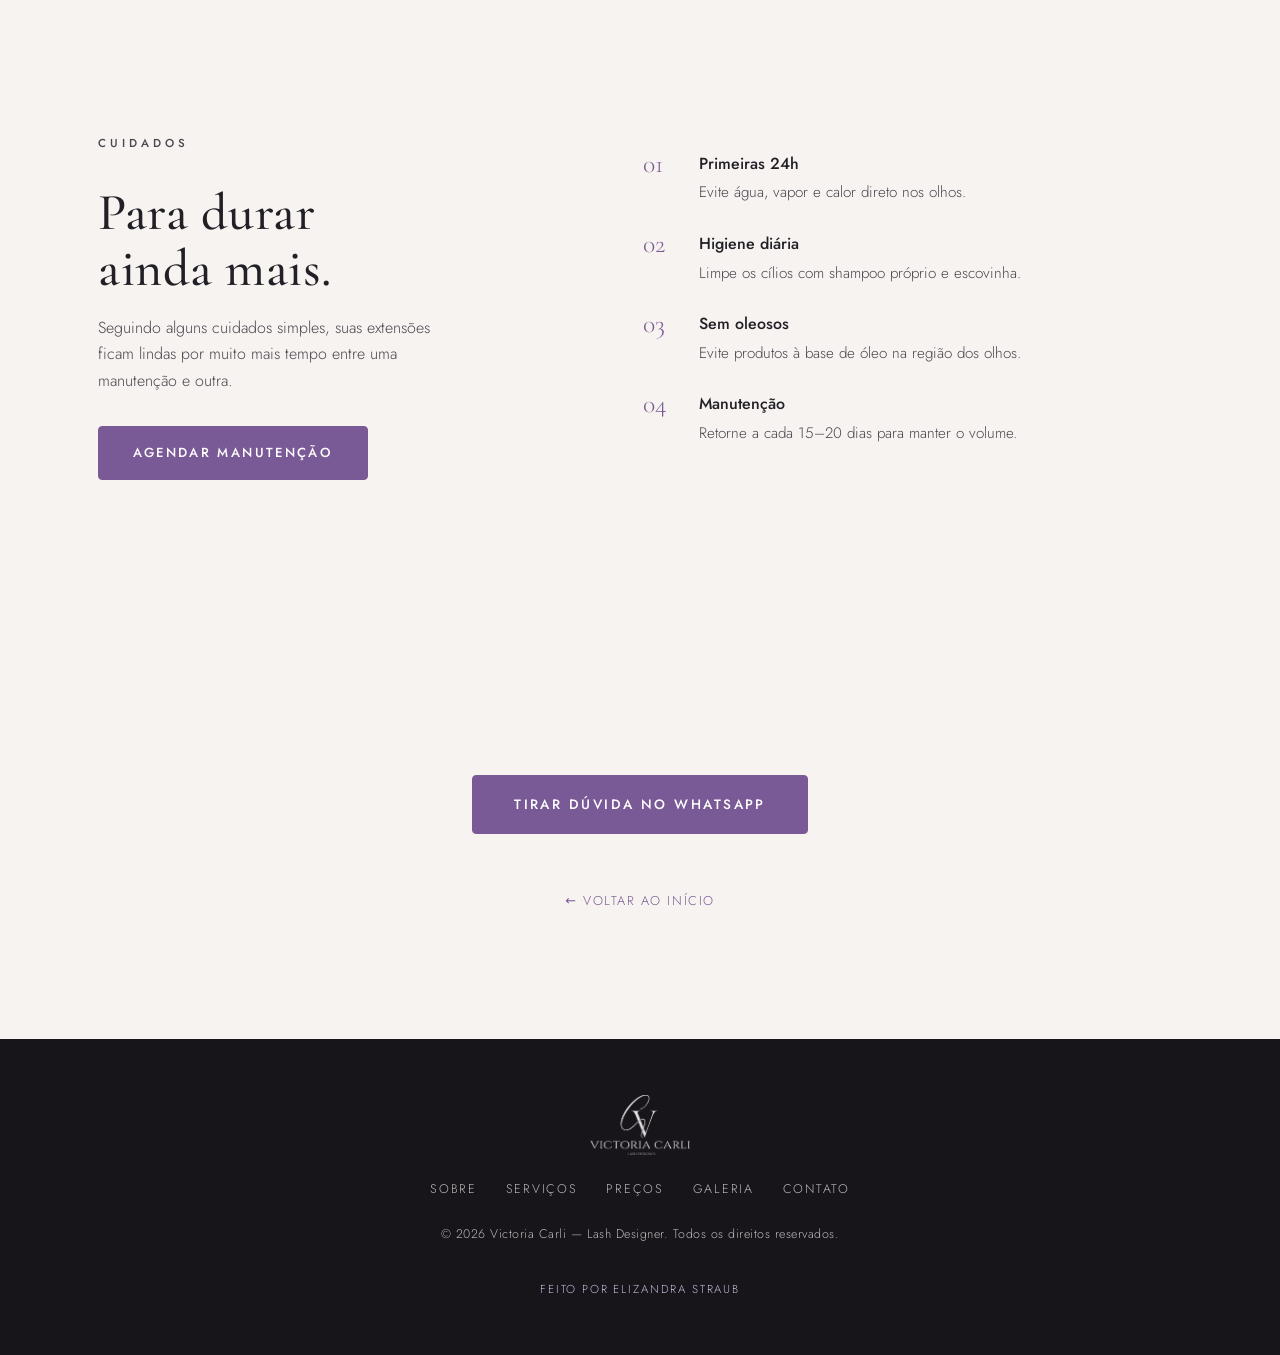
==== commit fc17417e: "Galeria em carrossel no mobile, Cuidados na pagina de higiene e credito no rodape - Galeria vira car" ====
--- a/higienizacao.html
+++ b/higienizacao.html
@@ -28,7 +28,7 @@
         <a href="index.html#servicos" class="nav__link">Serviços</a>
         <a href="index.html#precos" class="nav__link">Preços</a>
         <a href="index.html#galeria" class="nav__link">Galeria</a>
-        <a href="index.html#cuidados" class="nav__link">Cuidados</a>
+        <a href="#cuidados" class="nav__link">Cuidados</a>
         <a href="index.html#contato" class="nav__link">Contato</a>
         <a href="index.html#contato" class="btn btn--sm nav__cta">Agendar</a>
       </nav>
@@ -113,10 +113,32 @@
         Ficou com dúvida na hora de limpar? Me manda mensagem que eu te oriento. 💜
       </p>
 
-      <div class="hygiene__cta reveal">
-        <a href="https://wa.me/5541996075073?text=Ol%C3%A1%20Victoria!%20Tenho%20uma%20d%C3%BAvida%20sobre%20a%20higieniza%C3%A7%C3%A3o%20dos%20c%C3%ADlios." class="btn btn--lg" target="_blank" rel="noopener">Tirar dúvida no WhatsApp</a>
-        <a href="index.html" class="page-back">← Voltar ao início</a>
+    </div>
+  </section>
+
+  <!-- ===== CUIDADOS ===== -->
+  <section class="section care" id="cuidados">
+    <div class="container care__grid">
+      <div class="care__text reveal">
+        <p class="eyebrow">Cuidados</p>
+        <h2 class="section-title">Para durar<br>ainda mais.</h2>
+        <p>Seguindo alguns cuidados simples, suas extensões ficam lindas por muito mais tempo entre uma manutenção e outra.</p>
+        <a href="index.html#contato" class="btn">Agendar manutenção</a>
       </div>
+      <ul class="care__list reveal">
+        <li><span>01</span><div><strong>Primeiras 24h</strong><p>Evite água, vapor e calor direto nos olhos.</p></div></li>
+        <li><span>02</span><div><strong>Higiene diária</strong><p>Limpe os cílios com shampoo próprio e escovinha.</p></div></li>
+        <li><span>03</span><div><strong>Sem oleosos</strong><p>Evite produtos à base de óleo na região dos olhos.</p></div></li>
+        <li><span>04</span><div><strong>Manutenção</strong><p>Retorne a cada 15–20 dias para manter o volume.</p></div></li>
+      </ul>
+    </div>
+  </section>
+
+  <!-- ===== VOLTAR / CTA ===== -->
+  <section class="section care-cta">
+    <div class="container hygiene__cta reveal">
+      <a href="https://wa.me/5541996075073?text=Ol%C3%A1%20Victoria!%20Tenho%20uma%20d%C3%BAvida%20sobre%20a%20higieniza%C3%A7%C3%A3o%20dos%20c%C3%ADlios." class="btn btn--lg" target="_blank" rel="noopener">Tirar dúvida no WhatsApp</a>
+      <a href="index.html" class="page-back">← Voltar ao início</a>
     </div>
   </section>
 
@@ -132,6 +154,7 @@
         <a href="index.html#contato">Contato</a>
       </nav>
       <p class="footer__copy">© <span id="year"></span> Victoria Carli — Lash Designer. Todos os direitos reservados.</p>
+      <p class="footer__credit">Feito por Elizandra Straub</p>
     </div>
   </footer>
 
--- a/styles.css
+++ b/styles.css
@@ -130,10 +130,10 @@
   box-shadow: 0 1px 0 rgba(34,31,38,0.06);
 }
 .header__inner { display: flex; align-items: center; justify-content: space-between; }
-.header__logo { height: 52px; width: auto; transition: height 0.4s var(--ease), filter 0.4s var(--ease); }
+.header__logo { height: 52px; width: auto; transition: height 0.4s var(--ease), opacity 0.4s var(--ease); }
 .site-header.scrolled .header__logo { height: 44px; }
-/* Logo do header em branco enquanto sobre o hero escuro */
-.site-header:not(.scrolled) .header__logo { filter: brightness(0) invert(1); }
+/* Esconde a logo pequena no topo (sobre o hero); aparece ao rolar */
+.site-header:not(.scrolled) .header__logo { opacity: 0; visibility: hidden; }
 
 .nav { display: flex; align-items: center; gap: 2rem; }
 .nav__link {
@@ -634,6 +634,13 @@
 .footer__nav a { font-size: 0.78rem; letter-spacing: 0.14em; text-transform: uppercase; transition: color 0.3s var(--ease); }
 .footer__nav a:hover { color: var(--lilac); }
 .footer__copy { font-size: 0.78rem; letter-spacing: 0.04em; }
+.footer__credit {
+  margin-top: 0.7rem;
+  font-size: 0.72rem;
+  letter-spacing: 0.16em;
+  text-transform: uppercase;
+  color: var(--lilac);
+}
 
 /* ===================================================================
    WHATSAPP FLUTUANTE
@@ -926,8 +933,34 @@
   .pricing__grid { grid-template-columns: 1fr; max-width: 420px; margin: 0 auto; }
   .price-card--featured { order: -1; }
   .hygiene__tips { grid-template-columns: 1fr; }
-  .gallery__grid { grid-template-columns: 1fr 1fr; }
-  .gallery__item--quote { grid-column: span 2; }
+  /* Galeria vira carrossel deslizável (2 cards por vez) */
+  .gallery__grid {
+    display: flex;
+    grid-template-columns: none;
+    grid-auto-rows: auto;
+    gap: 0.8rem;
+    overflow-x: auto;
+    scroll-snap-type: x mandatory;
+    -webkit-overflow-scrolling: touch;
+    padding-bottom: 1.1rem;
+    scroll-padding-left: 1.2rem;
+  }
+  .gallery__grid::-webkit-scrollbar { height: 4px; }
+  .gallery__grid::-webkit-scrollbar-track { background: var(--cream-2); border-radius: 2px; }
+  .gallery__grid::-webkit-scrollbar-thumb { background: var(--lilac); border-radius: 2px; }
+  .gallery__item,
+  .gallery__item--tall,
+  .gallery__item--quote {
+    flex: 0 0 calc(50% - 0.4rem);
+    height: 300px;
+    grid-row: auto;
+    scroll-snap-align: start;
+  }
+  .gallery__item--quote { padding: 1.4rem; }
+  .gallery__item--quote blockquote p { font-size: 1rem; line-height: 1.35; }
+  .gallery__item--quote cite { font-size: 0.65rem; margin-top: 0.7rem; }
+  .gallery__item figcaption { font-size: 1.1rem; }
+
   .cta__info { gap: 1.8rem 2.5rem; }
   .cta__info > div { flex: 1 1 40%; }
 }
@@ -944,9 +977,10 @@
   .marquee-band__inner { gap: 0.6rem 1rem; font-size: 0.66rem; letter-spacing: 0.2em; }
 
   .hygiene__steps { grid-template-columns: 1fr; max-width: 420px; margin: 0 auto; }
-  .gallery__grid { grid-template-columns: 1fr; grid-auto-rows: 300px; }
-  .gallery__item--quote { grid-column: span 1; }
-  .gallery__item--quote blockquote p { font-size: 1.2rem; }
+  /* galeria mantém o carrossel definido em 760px; cards um pouco menores */
+  .gallery__item,
+  .gallery__item--tall,
+  .gallery__item--quote { height: 260px; }
 
   .cta__actions { flex-direction: column; align-items: stretch; }
   .cta__actions .btn { width: 100%; }
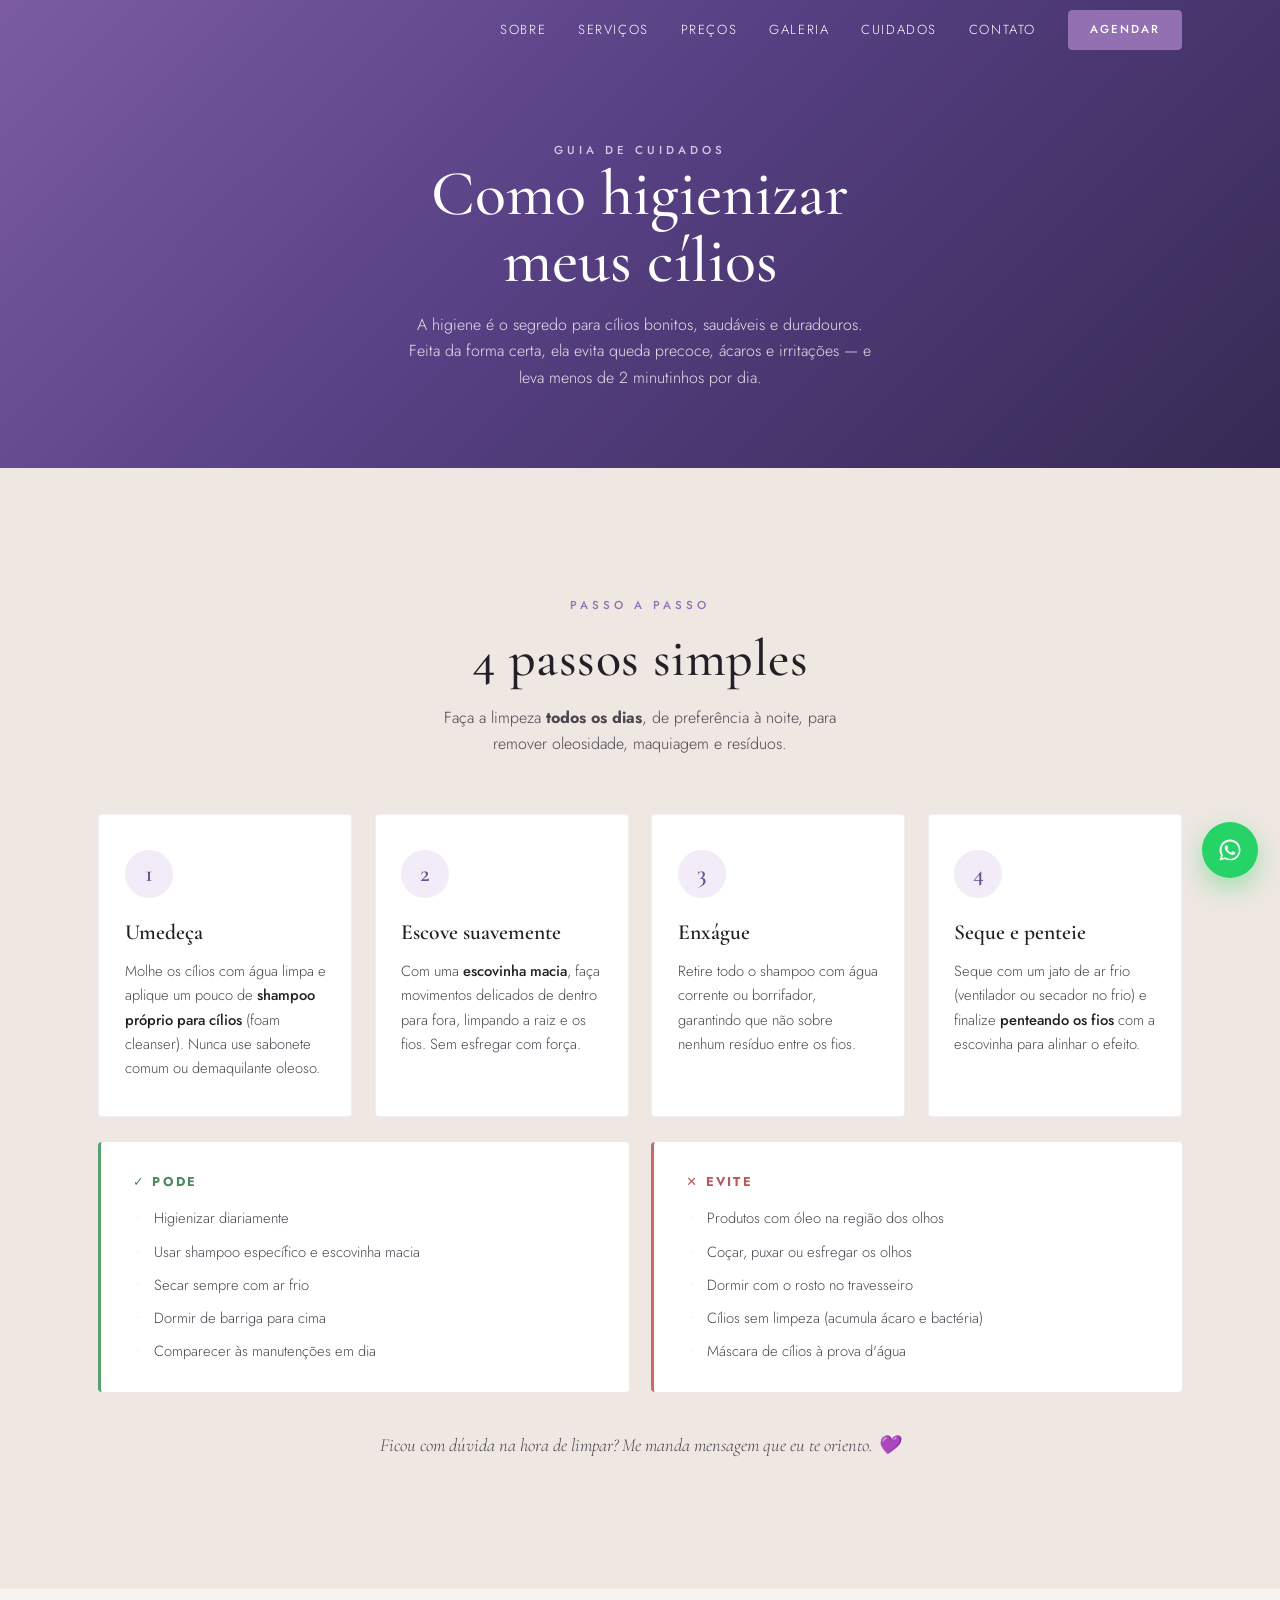
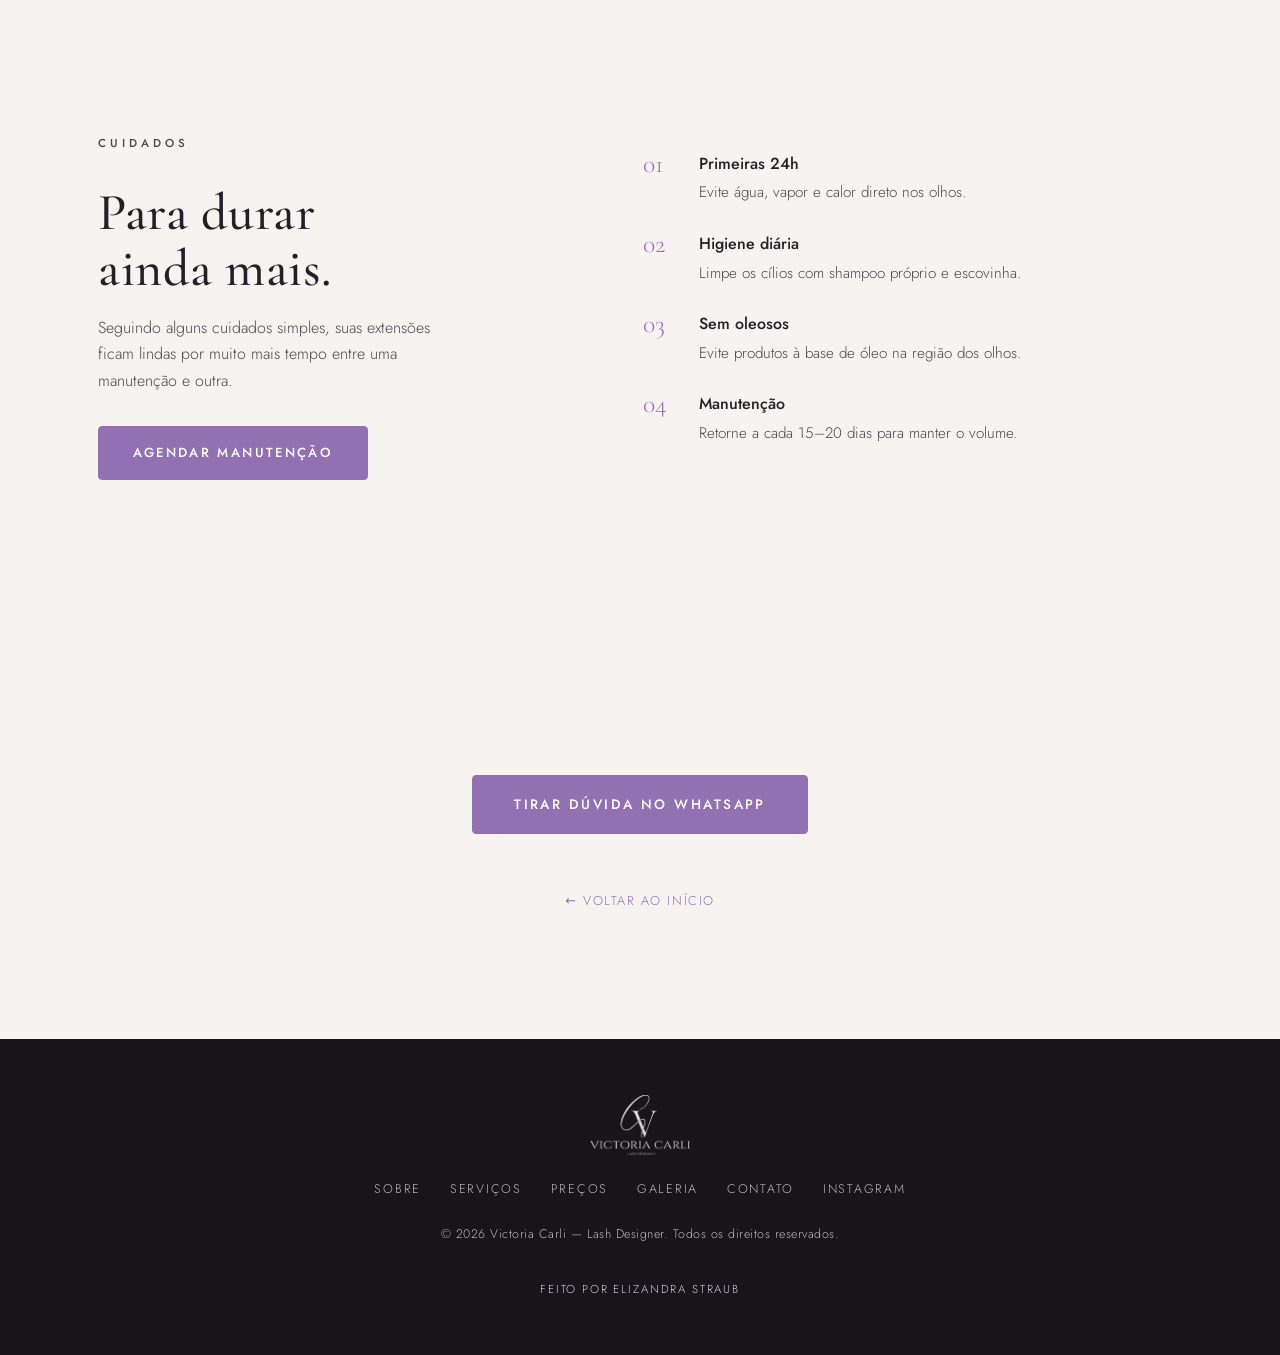
==== commit 2c0f9a33: "Adiciona Instagram real (@designer_victoriacarli) - Atualiza CTA e bloco de contato com o @ correto " ====
--- a/higienizacao.html
+++ b/higienizacao.html
@@ -152,6 +152,7 @@
         <a href="index.html#precos">Preços</a>
         <a href="index.html#galeria">Galeria</a>
         <a href="index.html#contato">Contato</a>
+        <a href="https://www.instagram.com/designer_victoriacarli" target="_blank" rel="noopener">Instagram</a>
       </nav>
       <p class="footer__copy">© <span id="year"></span> Victoria Carli — Lash Designer. Todos os direitos reservados.</p>
       <p class="footer__credit">Feito por Elizandra Straub</p>
--- a/styles.css
+++ b/styles.css
@@ -8,10 +8,10 @@
   --cream-2:     #EFE7E2;
   --ink:         #221F26;
   --ink-soft:    #4B4550;
-  --purple:      #7A5A96;
-  --purple-deep: #5E4478;
-  --lilac:       #C9B6DB;
-  --lilac-soft:  #EBE2F2;
+  --purple:      #9270B2;
+  --purple-deep: #6E5292;
+  --lilac:       #D6C8E6;
+  --lilac-soft:  #F1ECF8;
   --white:       #FFFFFF;
 
   --font-serif: "Cormorant Garamond", Georgia, "Times New Roman", serif;
@@ -130,10 +130,8 @@
   box-shadow: 0 1px 0 rgba(34,31,38,0.06);
 }
 .header__inner { display: flex; align-items: center; justify-content: space-between; }
-.header__logo { height: 52px; width: auto; transition: height 0.4s var(--ease), opacity 0.4s var(--ease); }
-.site-header.scrolled .header__logo { height: 44px; }
-/* Esconde a logo pequena no topo (sobre o hero); aparece ao rolar */
-.site-header:not(.scrolled) .header__logo { opacity: 0; visibility: hidden; }
+/* Logo pequena do cabeçalho removida a pedido */
+.header__logo { display: none; }
 
 .nav { display: flex; align-items: center; gap: 2rem; }
 .nav__link {
@@ -278,7 +276,7 @@
 .hero__slide--brand {
   justify-content: center;
   text-align: center;
-  background: linear-gradient(135deg, var(--purple-deep) 0%, #2c2333 55%, var(--ink) 100%);
+  background: linear-gradient(135deg, #7B5CA3 0%, #574083 45%, #362A54 100%);
 }
 .hero__brand-inner { position: relative; padding: 6rem 1.5rem; }
 .hero__brandlogo {
@@ -380,7 +378,7 @@
   align-items: center;
   text-align: center;
   color: var(--white);
-  background: linear-gradient(135deg, var(--purple-deep) 0%, #2c2333 55%, var(--ink) 100%);
+  background: linear-gradient(135deg, #7B5CA3 0%, #574083 45%, #362A54 100%);
   padding: 8rem 0 4rem;
 }
 .page-hero__inner { max-width: 720px; margin: 0 auto; }
@@ -701,6 +699,13 @@
   letter-spacing: 0.01em;
   margin-bottom: 1.4rem;
   line-height: 1.1;
+}
+.price-card__meta {
+  font-size: 0.74rem;
+  line-height: 1.4;
+  letter-spacing: 0.02em;
+  color: var(--purple-deep);
+  margin: -0.7rem 0 1.3rem;
 }
 .price-card__btn { width: 100%; margin-top: auto; }
 
